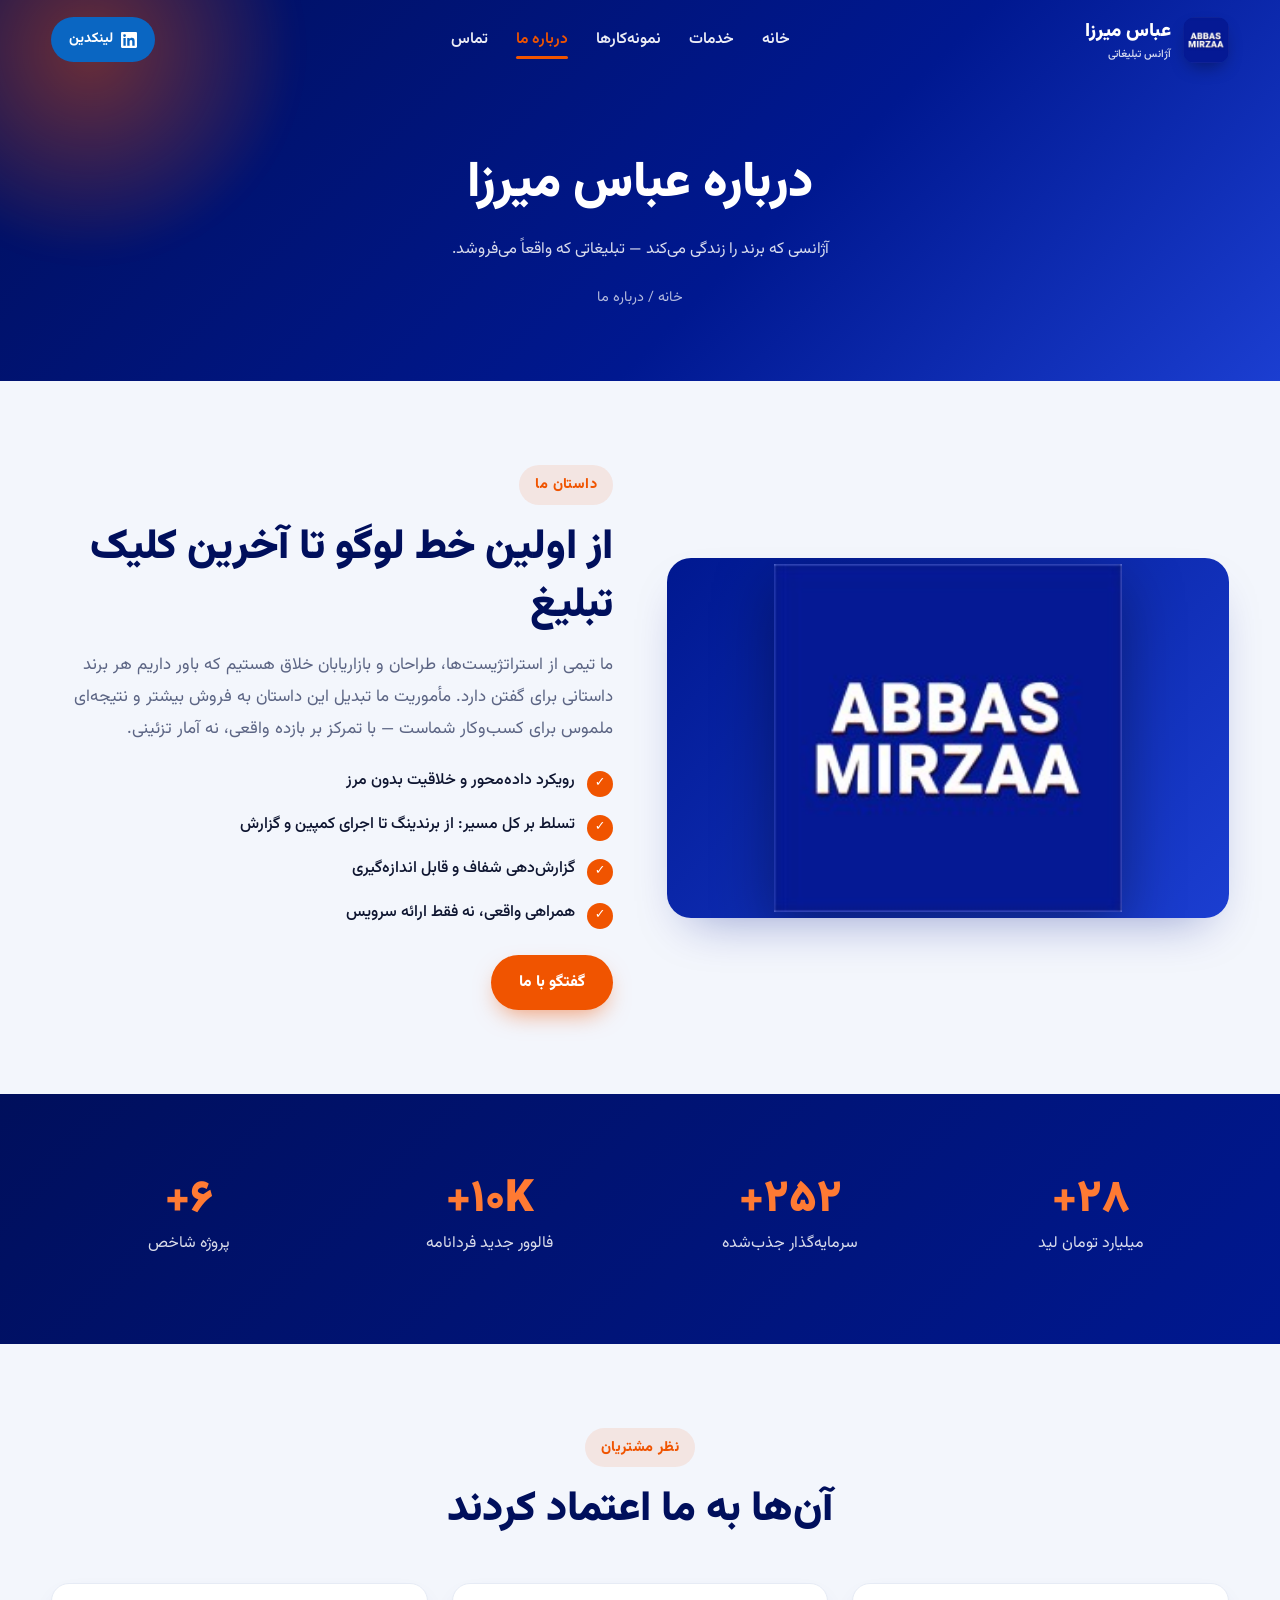
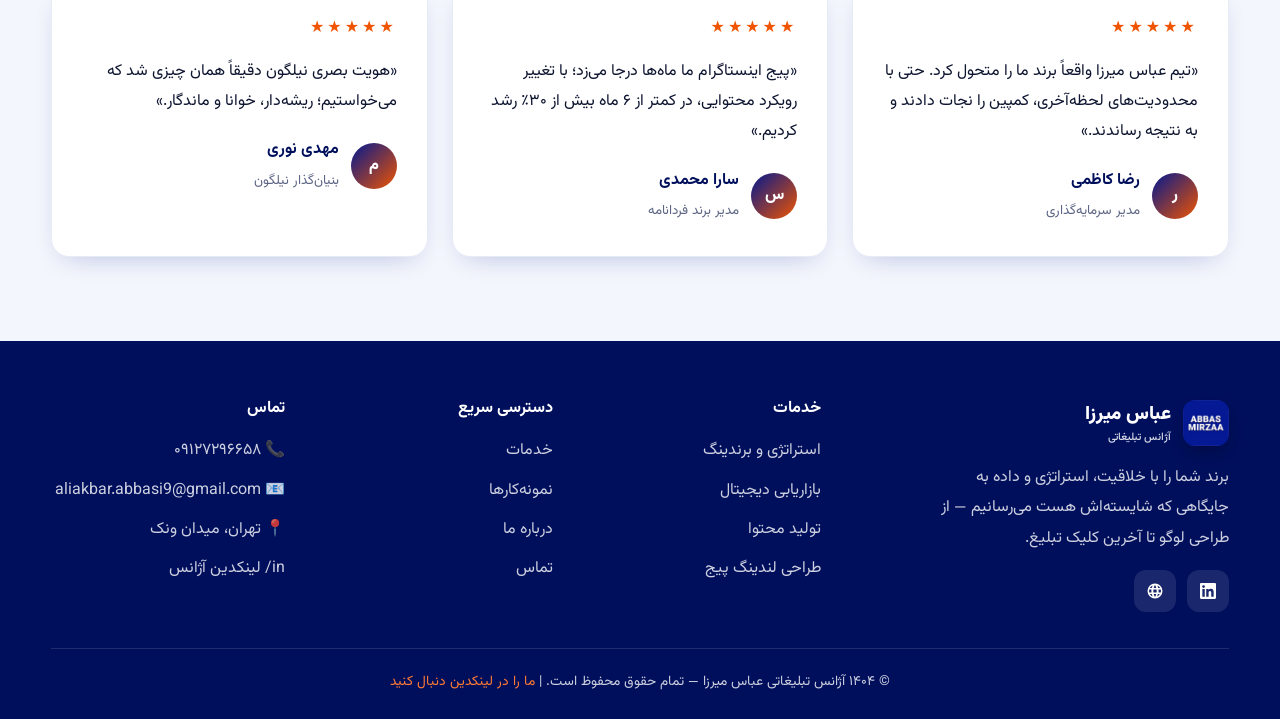
==== about.html @ dd67b604 "Add files via upload" ====
<!DOCTYPE html>
<html lang="fa" dir="rtl">
<head>
<meta charset="UTF-8">
<meta name="viewport" content="width=device-width, initial-scale=1.0">
<title>درباره ما | آژانس تبلیغاتی عباس میرزا</title>
<meta name="description" content="درباره آژانس تبلیغاتی عباس میرزا؛ تیمی خلاق و داده‌محور که کل مسیر برند شما را از طراحی تا اجرای کمپین در اختیار می‌گیرد.">
<link rel="icon" href="assets/brand/logo.png">
<link rel="preconnect" href="https://fonts.googleapis.com">
<link rel="preconnect" href="https://fonts.gstatic.com" crossorigin>
<link href="https://fonts.googleapis.com/css2?family=Vazirmatn:wght@300;400;500;600;700;800;900&display=swap" rel="stylesheet">
<link rel="stylesheet" href="assets/style.css">
</head>
<body>
<header id="header">
  <div class="container nav">
    <a href="index.html" class="logo">
      <img src="assets/brand/logo.png" alt="آژانس تبلیغاتی عباس میرزا">
      <span>عباس میرزا<small>آژانس تبلیغاتی</small></span>
    </a>
    <ul class="menu" id="menu"><li><a href="index.html">خانه</a></li><li><a href="services.html">خدمات</a></li><li><a href="portfolio.html">نمونه‌کارها</a></li><li><a href="about.html" class="active">درباره ما</a></li><li><a href="contact.html">تماس</a></li></ul>
    <div class="nav-cta">
      <a class="li-btn" href="https://www.linkedin.com/company/abbasmirzaa-agency/" target="_blank" rel="noopener"><svg width="16" height="16" viewBox="0 0 24 24" fill="currentColor"><path d="M20.45 20.45h-3.56v-5.57c0-1.33-.02-3.04-1.85-3.04-1.85 0-2.13 1.45-2.13 2.94v5.67H9.35V9h3.42v1.56h.05c.48-.9 1.64-1.85 3.37-1.85 3.6 0 4.27 2.37 4.27 5.46v6.28zM5.34 7.43a2.06 2.06 0 1 1 0-4.13 2.06 2.06 0 0 1 0 4.13zM7.12 20.45H3.55V9h3.57v11.45zM22.22 0H1.77C.79 0 0 .77 0 1.73v20.54C0 23.22.79 24 1.77 24h20.45c.98 0 1.78-.78 1.78-1.73V1.73C24 .77 23.2 0 22.22 0z"/></svg><span>لینکدین</span></a>
      <button class="burger" id="burger" aria-label="منو"><span></span><span></span><span></span></button>
    </div>
  </div>
</header>
<section class="page-hero">
  <h1>درباره عباس میرزا</h1>
  <p>آژانسی که برند را زندگی می‌کند — تبلیغاتی که واقعاً می‌فروشد.</p>
  <div class="crumb"><a href="index.html">خانه</a> / درباره ما</div>
</section>
<section>
  <div class="container about-cols" style="display:grid;grid-template-columns:1fr 1fr;gap:54px;align-items:center">
    <div class="about-visual reveal"><img src="assets/brand/logo.png" alt="لوگو عباس میرزا"></div>
    <div class="reveal">
      <span class="eyebrow">داستان ما</span>
      <h2 class="title">از اولین خط لوگو تا آخرین کلیک تبلیغ</h2>
      <p class="lead" style="margin-bottom:6px">ما تیمی از استراتژیست‌ها، طراحان و بازاریابان خلاق هستیم که باور داریم هر برند داستانی برای گفتن دارد. مأموریت ما تبدیل این داستان به فروش بیشتر و نتیجه‌ای ملموس برای کسب‌وکار شماست — با تمرکز بر بازده واقعی، نه آمار تزئینی.</p>
      <ul class="check-list">
        <li><span class="tick">✓</span> رویکرد داده‌محور و خلاقیت بدون مرز</li>
        <li><span class="tick">✓</span> تسلط بر کل مسیر: از برندینگ تا اجرای کمپین و گزارش</li>
        <li><span class="tick">✓</span> گزارش‌دهی شفاف و قابل اندازه‌گیری</li>
        <li><span class="tick">✓</span> همراهی واقعی، نه فقط ارائه سرویس</li>
      </ul>
      <a href="contact.html" class="btn btn-primary" style="margin-top:26px">گفتگو با ما</a>
    </div>
  </div>
</section>
<section class="band">
  <div class="container grid g4 center">
    <div class="stat reveal"><div class="n"><span data-count="47" data-suffix="+">۰</span></div><div class="l">میلیارد تومان لید</div></div>
    <div class="stat reveal"><div class="n"><span data-count="481" data-suffix="+">۰</span></div><div class="l">سرمایه‌گذار جذب‌شده</div></div>
    <div class="stat reveal"><div class="n"><span data-count="10" data-suffix="K+">۰</span></div><div class="l">فالوور جدید فردانامه</div></div>
    <div class="stat reveal"><div class="n"><span data-count="6" data-suffix="+">۰</span></div><div class="l">پروژه شاخص</div></div>
  </div>
</section>
<section>
  <div class="container">
    <div class="center reveal"><span class="eyebrow">نظر مشتریان</span><h2 class="title">آن‌ها به ما اعتماد کردند</h2></div>
    <div class="grid g3" style="margin-top:44px">
      <div class="quote reveal"><div class="stars">★★★★★</div><p>«تیم عباس میرزا واقعاً برند ما را متحول کرد. حتی با محدودیت‌های لحظه‌آخری، کمپین را نجات دادند و به نتیجه رساندند.»</p><div class="who"><span class="ava">ر</span><div><b>رضا کاظمی</b><small>مدیر سرمایه‌گذاری</small></div></div></div>
      <div class="quote reveal"><div class="stars">★★★★★</div><p>«پیج اینستاگرام ما ماه‌ها درجا می‌زد؛ با تغییر رویکرد محتوایی، در کمتر از ۶ ماه بیش از ۳۰٪ رشد کردیم.»</p><div class="who"><span class="ava">س</span><div><b>سارا محمدی</b><small>مدیر برند فردانامه</small></div></div></div>
      <div class="quote reveal"><div class="stars">★★★★★</div><p>«هویت بصری نیلگون دقیقاً همان چیزی شد که می‌خواستیم؛ ریشه‌دار، خوانا و ماندگار.»</p><div class="who"><span class="ava">م</span><div><b>مهدی نوری</b><small>بنیان‌گذار نیلگون</small></div></div></div>
    </div>
  </div>
</section>
<footer>
  <div class="container">
    <div class="foot-grid">
      <div>
        <a href="index.html" class="logo"><img src="assets/brand/logo.png" alt="عباس میرزا"><span>عباس میرزا<small>آژانس تبلیغاتی</small></span></a>
        <p style="max-width:300px">برند شما را با خلاقیت، استراتژی و داده به جایگاهی که شایسته‌اش هست می‌رسانیم — از طراحی لوگو تا آخرین کلیک تبلیغ.</p>
        <div class="socials">
          <a class="li" href="https://www.linkedin.com/company/abbasmirzaa-agency/" target="_blank" rel="noopener" aria-label="LinkedIn"><svg width="16" height="16" viewBox="0 0 24 24" fill="currentColor"><path d="M20.45 20.45h-3.56v-5.57c0-1.33-.02-3.04-1.85-3.04-1.85 0-2.13 1.45-2.13 2.94v5.67H9.35V9h3.42v1.56h.05c.48-.9 1.64-1.85 3.37-1.85 3.6 0 4.27 2.37 4.27 5.46v6.28zM5.34 7.43a2.06 2.06 0 1 1 0-4.13 2.06 2.06 0 0 1 0 4.13zM7.12 20.45H3.55V9h3.57v11.45zM22.22 0H1.77C.79 0 0 .77 0 1.73v20.54C0 23.22.79 24 1.77 24h20.45c.98 0 1.78-.78 1.78-1.73V1.73C24 .77 23.2 0 22.22 0z"/></svg></a>
          <a href="https://www.abbasmirzaa.com" target="_blank" rel="noopener" aria-label="Website">
            <svg width="18" height="18" viewBox="0 0 24 24" fill="currentColor"><path d="M12 2a10 10 0 1 0 0 20 10 10 0 0 0 0-20zm6.9 6h-2.6a15.6 15.6 0 0 0-1.2-3.3A8 8 0 0 1 18.9 8zM12 4c.7 1 1.3 2.3 1.7 4h-3.4C10.7 6.3 11.3 5 12 4zM4.3 14a8 8 0 0 1 0-4h3a18 18 0 0 0 0 4zm.8 2h2.6c.3 1.2.7 2.3 1.2 3.3A8 8 0 0 1 5.1 16zm2.6-8H5.1a8 8 0 0 1 3.8-3.3C8.4 5.7 8 6.8 7.7 8zM12 20c-.7-1-1.3-2.3-1.7-4h3.4c-.4 1.7-1 3-1.7 4zm2.1-6H9.9a16 16 0 0 1 0-4h4.2a16 16 0 0 1 0 4zm.6 5.3c.5-1 .9-2.1 1.2-3.3h2.6a8 8 0 0 1-3.8 3.3zM16.7 14a18 18 0 0 0 0-4h3a8 8 0 0 1 0 4z"/></svg>
          </a>
        </div>
      </div>
      <div><h5>خدمات</h5><ul><li><a href="services.html">استراتژی و برندینگ</a></li>
<li><a href="services.html">بازاریابی دیجیتال</a></li>
<li><a href="services.html">تولید محتوا</a></li>
<li><a href="services.html">طراحی لندینگ پیج</a></li></ul></div>
      <div><h5>دسترسی سریع</h5><ul><li><a href="services.html">خدمات</a></li>
<li><a href="portfolio.html">نمونه‌کارها</a></li>
<li><a href="about.html">درباره ما</a></li>
<li><a href="contact.html">تماس</a></li></ul></div>
      <div><h5>تماس</h5><ul>
        <li>📞 <a href="tel:09127296658">۰۹۱۲۷۲۹۶۶۵۸</a></li>
        <li>📧 <a href="mailto:aliakbar.abbasi9@gmail.com">aliakbar.abbasi9@gmail.com</a></li>
        <li>📍 تهران، میدان ونک</li>
        <li><a href="https://www.linkedin.com/company/abbasmirzaa-agency/" target="_blank" rel="noopener">in/ لینکدین آژانس</a></li>
      </ul></div>
    </div>
    <div class="foot-bottom">© ۱۴۰۴ آژانس تبلیغاتی عباس میرزا — تمام حقوق محفوظ است. | <a href="https://www.linkedin.com/company/abbasmirzaa-agency/" target="_blank" rel="noopener">ما را در لینکدین دنبال کنید</a></div>
  </div>
</footer>
<script src="assets/main.js"></script>
</body>
</html>
---- assets/style.css ----
/* ===== Abbas Mirzaa Agency — shared styles ===== */
:root{
  --blue:#001890;
  --blue-2:#1b3ed1;
  --blue-soft:#3556e0;
  --blue-dark:#000f5c;
  --orange:#f05400;
  --orange-light:#ff7a33;
  --ink:#0e1530;
  --muted:#5c6584;
  --bg:#f3f6fc;
  --white:#ffffff;
  --line:#e6ebf5;
  --radius:18px;
  --shadow:0 22px 50px -22px rgba(0,24,144,.40);
  --shadow-sm:0 10px 28px -14px rgba(0,24,144,.32);
}
*{box-sizing:border-box;margin:0;padding:0}
html{scroll-behavior:smooth}
body{
  font-family:'Vazirmatn',system-ui,sans-serif;
  color:var(--ink);background:var(--bg);line-height:1.9;overflow-x:hidden;
}
a{text-decoration:none;color:inherit}
img{max-width:100%;display:block}
.container{width:min(1180px,92%);margin-inline:auto}
section{padding:84px 0}
.eyebrow{
  display:inline-block;color:var(--orange);font-weight:800;font-size:.9rem;
  letter-spacing:.4px;margin-bottom:14px;padding:6px 16px;
  background:rgba(240,84,0,.10);border-radius:50px;
}
h1,h2,h3,h4,h5{line-height:1.4}
h2.title{font-size:clamp(1.7rem,4vw,2.6rem);font-weight:900;color:var(--blue-dark)}
.lead{color:var(--muted);font-size:1.06rem;max-width:640px;margin-top:14px}
.center{text-align:center}
.center .lead{margin-inline:auto}

/* buttons */
.btn{display:inline-flex;align-items:center;gap:10px;padding:13px 28px;border-radius:50px;
  font-weight:800;font-size:.98rem;cursor:pointer;border:none;transition:.25s;font-family:inherit}
.btn-primary{background:var(--orange);color:#fff;box-shadow:0 10px 24px -8px rgba(240,84,0,.6)}
.btn-primary:hover{background:var(--orange-light);transform:translateY(-3px)}
.btn-blue{background:var(--blue);color:#fff}
.btn-blue:hover{background:var(--blue-2);transform:translateY(-3px)}
.btn-ghost{background:rgba(255,255,255,.12);color:#fff;border:1.5px solid rgba(255,255,255,.45)}
.btn-ghost:hover{background:rgba(255,255,255,.22)}
.btn-outline{background:transparent;color:var(--blue);border:1.6px solid var(--blue)}
.btn-outline:hover{background:var(--blue);color:#fff}

/* header */
header{position:fixed;inset:0 0 auto 0;z-index:100;transition:.3s;padding:14px 0}
header.scrolled{background:rgba(255,255,255,.94);backdrop-filter:blur(12px);box-shadow:var(--shadow-sm);padding:9px 0}
.nav{display:flex;align-items:center;justify-content:space-between}
.logo{display:flex;align-items:center;gap:12px;font-weight:900;font-size:1.18rem;color:#fff;transition:.3s}
header.scrolled .logo{color:var(--blue-dark)}
.logo img{width:46px;height:46px;border-radius:12px;flex:none;box-shadow:0 8px 18px -6px rgba(0,0,0,.4)}
.logo small{display:block;font-size:.68rem;font-weight:500;opacity:.85;margin-top:-5px}
.menu{display:flex;align-items:center;gap:28px;list-style:none}
.menu a{color:rgba(255,255,255,.92);font-weight:600;font-size:.98rem;transition:.2s;position:relative;padding:4px 0}
header.scrolled .menu a{color:var(--ink)}
.menu a:hover,.menu a.active{color:var(--orange)}
.menu a.active::after{content:"";position:absolute;inset:auto 0 -4px 0;height:3px;border-radius:3px;background:var(--orange)}
.nav-cta{display:flex;align-items:center;gap:14px}
.li-btn{display:inline-flex;align-items:center;gap:8px;padding:9px 18px;border-radius:50px;
  background:#0a66c2;color:#fff;font-weight:700;font-size:.88rem;transition:.25s}
.li-btn:hover{transform:translateY(-2px);box-shadow:0 8px 18px -6px rgba(10,102,194,.6)}
.burger{display:none;background:none;border:none;cursor:pointer;flex-direction:column;gap:5px}
.burger span{width:26px;height:3px;background:#fff;border-radius:3px;transition:.3s}
header.scrolled .burger span{background:var(--blue-dark)}

/* page hero (inner pages) */
.page-hero{background:linear-gradient(135deg,var(--blue-dark),var(--blue) 60%,var(--blue-2));
  color:#fff;padding:150px 0 70px;position:relative;overflow:hidden;text-align:center}
.page-hero::before{content:"";position:absolute;width:420px;height:420px;border-radius:50%;
  background:radial-gradient(circle,rgba(240,84,0,.45),transparent 70%);top:-160px;left:-120px;filter:blur(10px)}
.page-hero h1{font-size:clamp(2rem,5vw,3.1rem);font-weight:900;position:relative;z-index:2}
.page-hero p{color:rgba(255,255,255,.85);max-width:640px;margin:16px auto 0;position:relative;z-index:2}
.crumb{position:relative;z-index:2;margin-top:18px;font-size:.9rem;color:rgba(255,255,255,.7)}
.crumb a:hover{color:var(--orange-light)}

/* home hero with LinkedIn banner */
.hero{background:linear-gradient(135deg,var(--blue-dark) 0%,var(--blue) 70%);color:#fff;
  padding:120px 0 80px;position:relative;overflow:hidden}
.hero::after{content:"";position:absolute;width:380px;height:380px;border-radius:50%;
  background:radial-gradient(circle,rgba(240,84,0,.30),transparent 70%);bottom:-150px;right:-90px;filter:blur(8px)}
.banner-card{position:relative;border-radius:22px;overflow:hidden;box-shadow:var(--shadow);
  border:1px solid rgba(255,255,255,.18);margin-bottom:54px}
.banner-card img.cover{width:100%;height:clamp(150px,26vw,300px);object-fit:cover;display:block}
.banner-card .badge{position:absolute;bottom:18px;right:24px;display:flex;align-items:center;gap:12px}
.banner-card .badge img{width:78px;height:78px;border-radius:18px;border:4px solid #fff;box-shadow:0 10px 24px -8px rgba(0,0,0,.5)}
.banner-card .badge span{background:rgba(0,18,92,.78);backdrop-filter:blur(6px);color:#fff;
  padding:8px 16px;border-radius:50px;font-weight:700;font-size:.85rem}
.hero-grid{position:relative;z-index:2;display:grid;grid-template-columns:1.15fr .85fr;gap:40px;align-items:center}
.hero h1{font-size:clamp(2rem,5vw,3.6rem);font-weight:900}
.hero h1 .hl{color:var(--orange-light)}
.hero .sub{margin:20px 0 30px;font-size:1.12rem;color:rgba(255,255,255,.88);max-width:540px}
.hero-actions{display:flex;gap:14px;flex-wrap:wrap}
.hero-side{display:grid;gap:16px}
.hstat{background:rgba(255,255,255,.08);border:1px solid rgba(255,255,255,.16);border-radius:16px;padding:20px 22px;backdrop-filter:blur(4px)}
.hstat .n{font-size:2rem;font-weight:900;color:var(--orange-light)}
.hstat .l{color:rgba(255,255,255,.82);font-size:.92rem}

/* generic grid + cards */
.grid{display:grid;gap:24px}
.g2{grid-template-columns:repeat(2,1fr)}
.g3{grid-template-columns:repeat(3,1fr)}
.g4{grid-template-columns:repeat(4,1fr)}
.card{background:var(--white);border-radius:var(--radius);padding:32px 26px;box-shadow:var(--shadow-sm);
  transition:.3s;border:1px solid var(--line);position:relative;overflow:hidden}
.card::after{content:"";position:absolute;inset:auto 0 0 0;height:4px;
  background:linear-gradient(90deg,var(--blue),var(--orange));transform:scaleX(0);transform-origin:right;transition:.35s}
.card:hover{transform:translateY(-8px);box-shadow:var(--shadow)}
.card:hover::after{transform:scaleX(1)}
.card .ico{width:60px;height:60px;border-radius:15px;display:grid;place-items:center;margin-bottom:18px;
  background:linear-gradient(135deg,rgba(0,24,144,.12),rgba(240,84,0,.14));font-size:1.6rem}
.card h3{font-size:1.2rem;color:var(--blue-dark);margin-bottom:9px}
.card p{color:var(--muted);font-size:.97rem}

/* portfolio cards */
.work{display:block;background:#fff;border-radius:var(--radius);overflow:hidden;border:1px solid var(--line);
  box-shadow:var(--shadow-sm);transition:.3s}
.work:hover{transform:translateY(-8px);box-shadow:var(--shadow)}
.work .thumb{aspect-ratio:16/9;overflow:hidden;background:var(--blue)}
.work .thumb img{width:100%;height:100%;object-fit:cover;transition:.4s}
.work:hover .thumb img{transform:scale(1.05)}
.work .body{padding:22px 22px 24px}
.work .cat{color:var(--orange);font-weight:800;font-size:.82rem}
.work h3{color:var(--blue-dark);font-size:1.18rem;margin:6px 0 8px}
.work p{color:var(--muted);font-size:.93rem}
.work .more{display:inline-flex;align-items:center;gap:6px;color:var(--blue-2);font-weight:800;font-size:.9rem;margin-top:14px}

/* stats band */
.band{background:linear-gradient(135deg,var(--blue-dark),var(--blue));color:#fff}
.band .stat .n{font-size:2.8rem;font-weight:900;color:var(--orange-light);line-height:1}
.band .stat .l{margin-top:6px;color:rgba(255,255,255,.85)}

/* about */
.about-visual{border-radius:24px;min-height:360px;position:relative;overflow:hidden;
  background:linear-gradient(135deg,var(--blue),var(--blue-2));display:grid;place-items:center;box-shadow:var(--shadow)}
.about-visual img{width:62%;filter:drop-shadow(0 18px 30px rgba(0,0,0,.35))}
.check-list{list-style:none;margin-top:20px;display:grid;gap:13px}
.check-list li{display:flex;gap:12px;align-items:flex-start;font-weight:500}
.check-list .tick{flex:none;width:26px;height:26px;border-radius:50%;background:var(--orange);color:#fff;
  display:grid;place-items:center;font-size:.8rem;margin-top:5px}

/* process */
.steps{counter-reset:step}
.step .num{counter-increment:step;width:54px;height:54px;border-radius:15px;
  background:linear-gradient(135deg,var(--blue),var(--orange));color:#fff;display:grid;place-items:center;
  font-weight:900;font-size:1.25rem;margin-bottom:14px}
.step .num::before{content:counter(step,decimal)}
.step h4{color:var(--blue-dark);font-size:1.12rem;margin-bottom:6px}
.step p{color:var(--muted);font-size:.94rem}

/* case study */
.case-meta{display:flex;flex-wrap:wrap;gap:10px;justify-content:center;margin-top:18px;position:relative;z-index:2}
.case-meta span{background:rgba(255,255,255,.14);border:1px solid rgba(255,255,255,.25);
  padding:7px 16px;border-radius:50px;font-size:.85rem;font-weight:600}
.case-results{display:grid;grid-template-columns:repeat(auto-fit,minmax(160px,1fr));gap:20px;margin:10px 0 0}
.result{background:#fff;border:1px solid var(--line);border-radius:16px;padding:24px;text-align:center;box-shadow:var(--shadow-sm)}
.result .n{font-size:2rem;font-weight:900;color:var(--orange)}
.result .l{color:var(--muted);font-size:.9rem;margin-top:4px}
.case-body{max-width:820px;margin-inline:auto}
.case-body p{color:var(--ink);font-size:1.05rem;margin-bottom:18px}
.gallery{display:grid;grid-template-columns:repeat(auto-fill,minmax(280px,1fr));gap:18px}
.gallery img{width:100%;border-radius:14px;border:1px solid var(--line);box-shadow:var(--shadow-sm);
  cursor:zoom-in;transition:.3s;background:#fff}
.gallery img:hover{transform:translateY(-4px);box-shadow:var(--shadow)}
.case-nav{display:flex;justify-content:space-between;gap:14px;flex-wrap:wrap;margin-top:20px}

/* lightbox */
.lightbox{position:fixed;inset:0;background:rgba(0,12,60,.92);display:none;place-items:center;z-index:300;padding:30px;cursor:zoom-out}
.lightbox.open{display:grid}
.lightbox img{max-width:94vw;max-height:90vh;border-radius:10px;box-shadow:0 30px 80px rgba(0,0,0,.6)}

/* testimonials */
.quote{background:#fff;border-radius:var(--radius);padding:30px;box-shadow:var(--shadow-sm);border:1px solid var(--line)}
.quote .stars{color:var(--orange);margin-bottom:12px;letter-spacing:3px}
.quote p{color:var(--ink);margin-bottom:18px}
.quote .who{display:flex;align-items:center;gap:12px}
.quote .ava{width:46px;height:46px;border-radius:50%;background:linear-gradient(135deg,var(--blue),var(--orange));
  color:#fff;display:grid;place-items:center;font-weight:800}
.quote .who b{display:block;color:var(--blue-dark)}
.quote .who small{color:var(--muted)}

/* CTA */
.cta{background:linear-gradient(135deg,var(--orange),var(--orange-light));border-radius:28px;padding:58px;
  text-align:center;color:#fff;position:relative;overflow:hidden;box-shadow:var(--shadow)}
.cta::before{content:"";position:absolute;width:340px;height:340px;border-radius:50%;background:rgba(255,255,255,.15);top:-120px;left:-80px}
.cta::after{content:"";position:absolute;width:260px;height:260px;border-radius:50%;background:rgba(0,18,92,.20);bottom:-120px;right:-60px}
.cta>*{position:relative;z-index:2}
.cta h2{font-size:clamp(1.7rem,4vw,2.5rem);font-weight:900}
.cta p{margin:14px auto 26px;max-width:560px;font-size:1.08rem;opacity:.95}
.cta-actions{display:flex;gap:14px;justify-content:center;flex-wrap:wrap}

/* contact */
.contact-grid{display:grid;grid-template-columns:1fr 1fr;gap:46px;align-items:start}
.info-card{display:flex;gap:15px;align-items:center;background:#fff;border:1px solid var(--line);
  border-radius:16px;padding:18px 20px;margin-bottom:14px;box-shadow:var(--shadow-sm)}
.info-card .ic{flex:none;width:50px;height:50px;border-radius:13px;display:grid;place-items:center;font-size:1.25rem;
  background:linear-gradient(135deg,rgba(0,24,144,.12),rgba(240,84,0,.14))}
.info-card b{display:block;color:var(--blue-dark)}
.info-card span{color:var(--muted);font-size:.92rem}
form{background:#fff;border:1px solid var(--line);border-radius:var(--radius);padding:30px;box-shadow:var(--shadow-sm)}
.field{margin-bottom:16px}
.field label{display:block;font-weight:700;margin-bottom:7px;font-size:.9rem}
.field input,.field textarea{width:100%;padding:12px 15px;border:1.5px solid #dce3f0;border-radius:12px;
  font-family:inherit;font-size:.97rem;background:#f8fbff;transition:.2s}
.field input:focus,.field textarea:focus{outline:none;border-color:var(--orange);background:#fff}
form .btn-primary{width:100%;justify-content:center}
.form-note{text-align:center;margin-top:12px;color:var(--muted);font-size:.85rem}

/* footer */
footer{background:var(--blue-dark);color:rgba(255,255,255,.8);padding:56px 0 24px}
.foot-grid{display:grid;grid-template-columns:1.6fr 1fr 1fr 1fr;gap:34px;margin-bottom:36px}
footer h5{color:#fff;font-size:1.02rem;margin-bottom:16px}
footer ul{list-style:none;display:grid;gap:9px}
footer ul a:hover{color:var(--orange-light)}
footer .logo{color:#fff;margin-bottom:14px}
.socials{display:flex;gap:11px;margin-top:16px}
.socials a{width:42px;height:42px;border-radius:12px;background:rgba(255,255,255,.1);display:grid;place-items:center;transition:.25s;color:#fff}
.socials a:hover{background:var(--orange);transform:translateY(-3px)}
.socials a.li:hover{background:#0a66c2}
.foot-bottom{border-top:1px solid rgba(255,255,255,.12);padding-top:20px;text-align:center;font-size:.86rem}
.foot-bottom a{color:var(--orange-light)}

/* reveal */
.reveal{opacity:0;transform:translateY(28px);transition:.7s cubic-bezier(.2,.7,.2,1)}
.reveal.in{opacity:1;transform:none}

/* responsive */
@media(max-width:960px){
  .hero-grid,.contact-grid{grid-template-columns:1fr}
  .g4{grid-template-columns:repeat(2,1fr)}
  .g3{grid-template-columns:repeat(2,1fr)}
  .foot-grid{grid-template-columns:1fr 1fr}
  .about-cols{grid-template-columns:1fr !important}
}
@media(max-width:640px){
  section{padding:60px 0}
  .menu{position:fixed;inset:0 0 0 auto;width:78%;max-width:320px;background:#fff;flex-direction:column;
    justify-content:center;gap:24px;transform:translateX(100%);transition:.35s;box-shadow:-10px 0 40px rgba(0,0,0,.2);z-index:200}
  .menu.open{transform:none}
  .menu a{color:var(--ink);font-size:1.2rem}
  .burger{display:flex;z-index:201}
  .nav-cta .li-btn span{display:none}
  .g2,.g3,.g4,.foot-grid{grid-template-columns:1fr}
  .cta{padding:38px 22px}
  .banner-card .badge img{width:60px;height:60px}
}
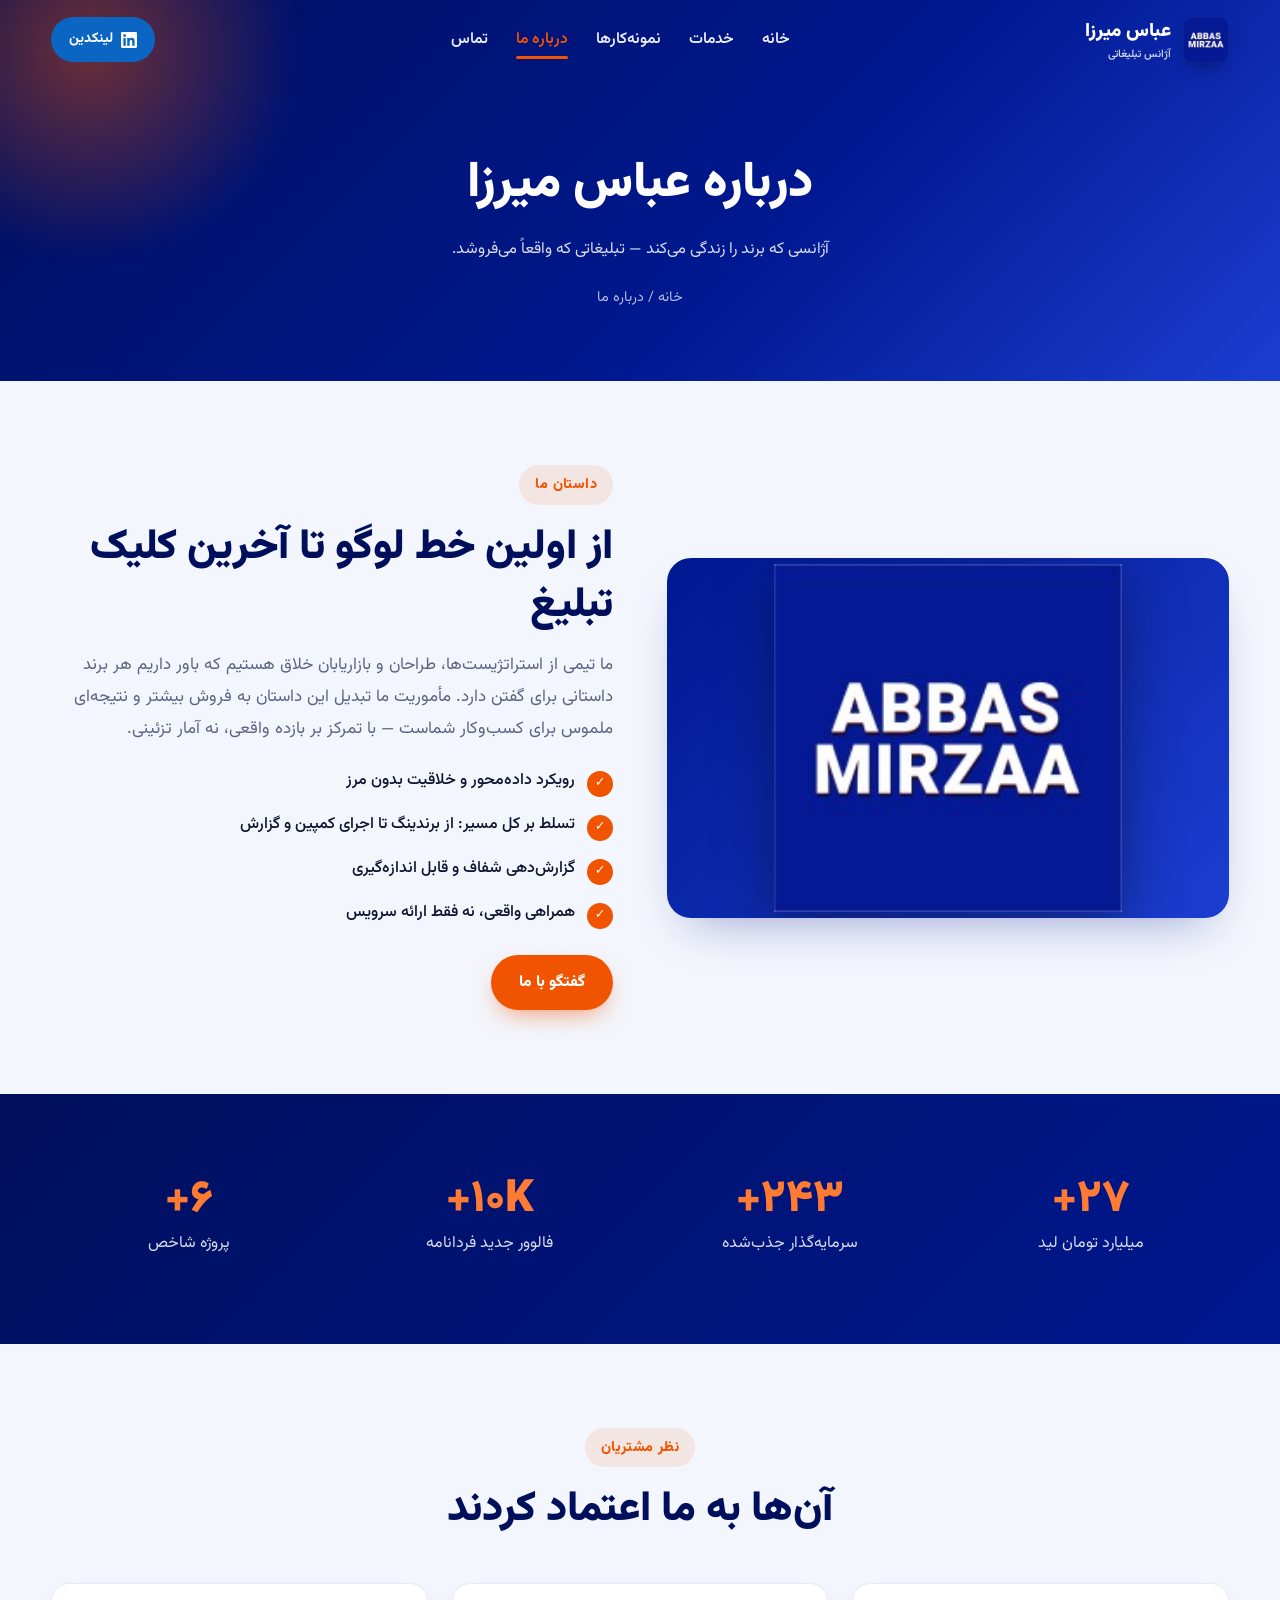
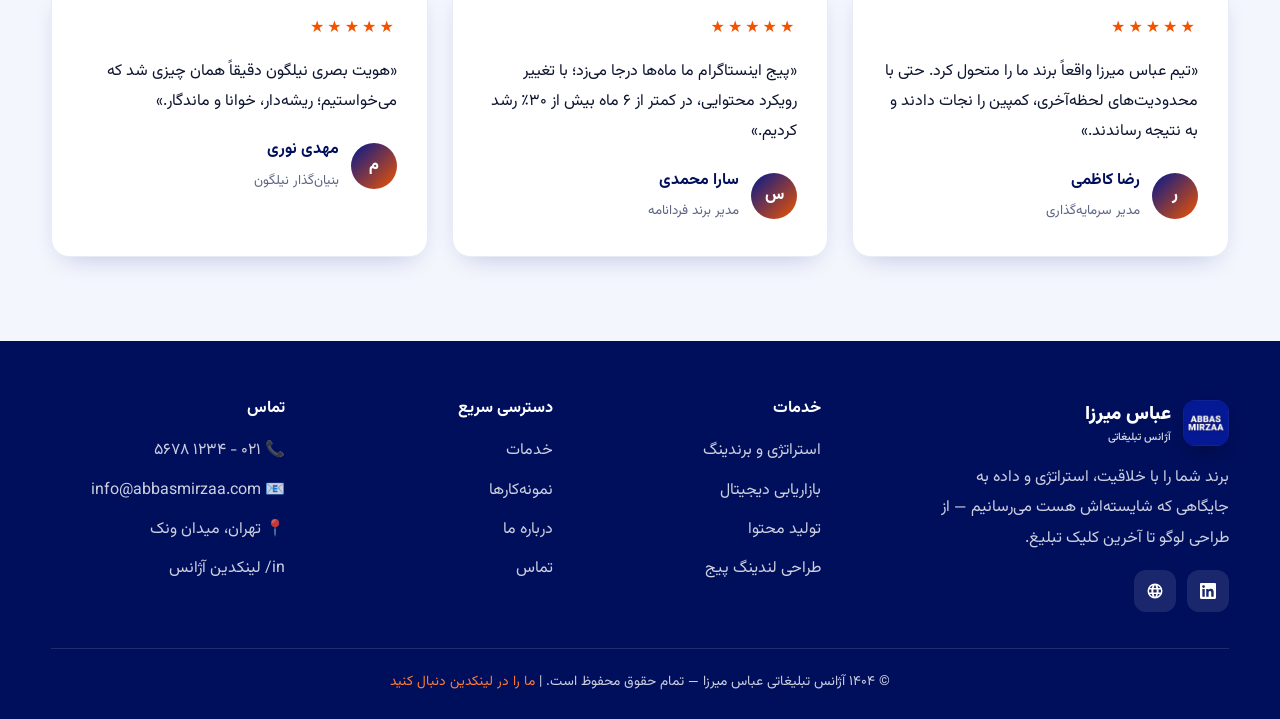
==== commit b9d05887: "Add files via upload" ====
--- a/about.html
+++ b/about.html
@@ -87,8 +87,8 @@
 <li><a href="about.html">درباره ما</a></li>
 <li><a href="contact.html">تماس</a></li></ul></div>
       <div><h5>تماس</h5><ul>
-        <li>📞 <a href="tel:09127296658">۰۹۱۲۷۲۹۶۶۵۸</a></li>
-        <li>📧 <a href="mailto:aliakbar.abbasi9@gmail.com">aliakbar.abbasi9@gmail.com</a></li>
+        <li>📞 <a href="tel:02112345678">۰۲۱ - ۱۲۳۴ ۵۶۷۸</a></li>
+        <li>📧 <a href="mailto:info@abbasmirzaa.com">info@abbasmirzaa.com</a></li>
         <li>📍 تهران، میدان ونک</li>
         <li><a href="https://www.linkedin.com/company/abbasmirzaa-agency/" target="_blank" rel="noopener">in/ لینکدین آژانس</a></li>
       </ul></div>
